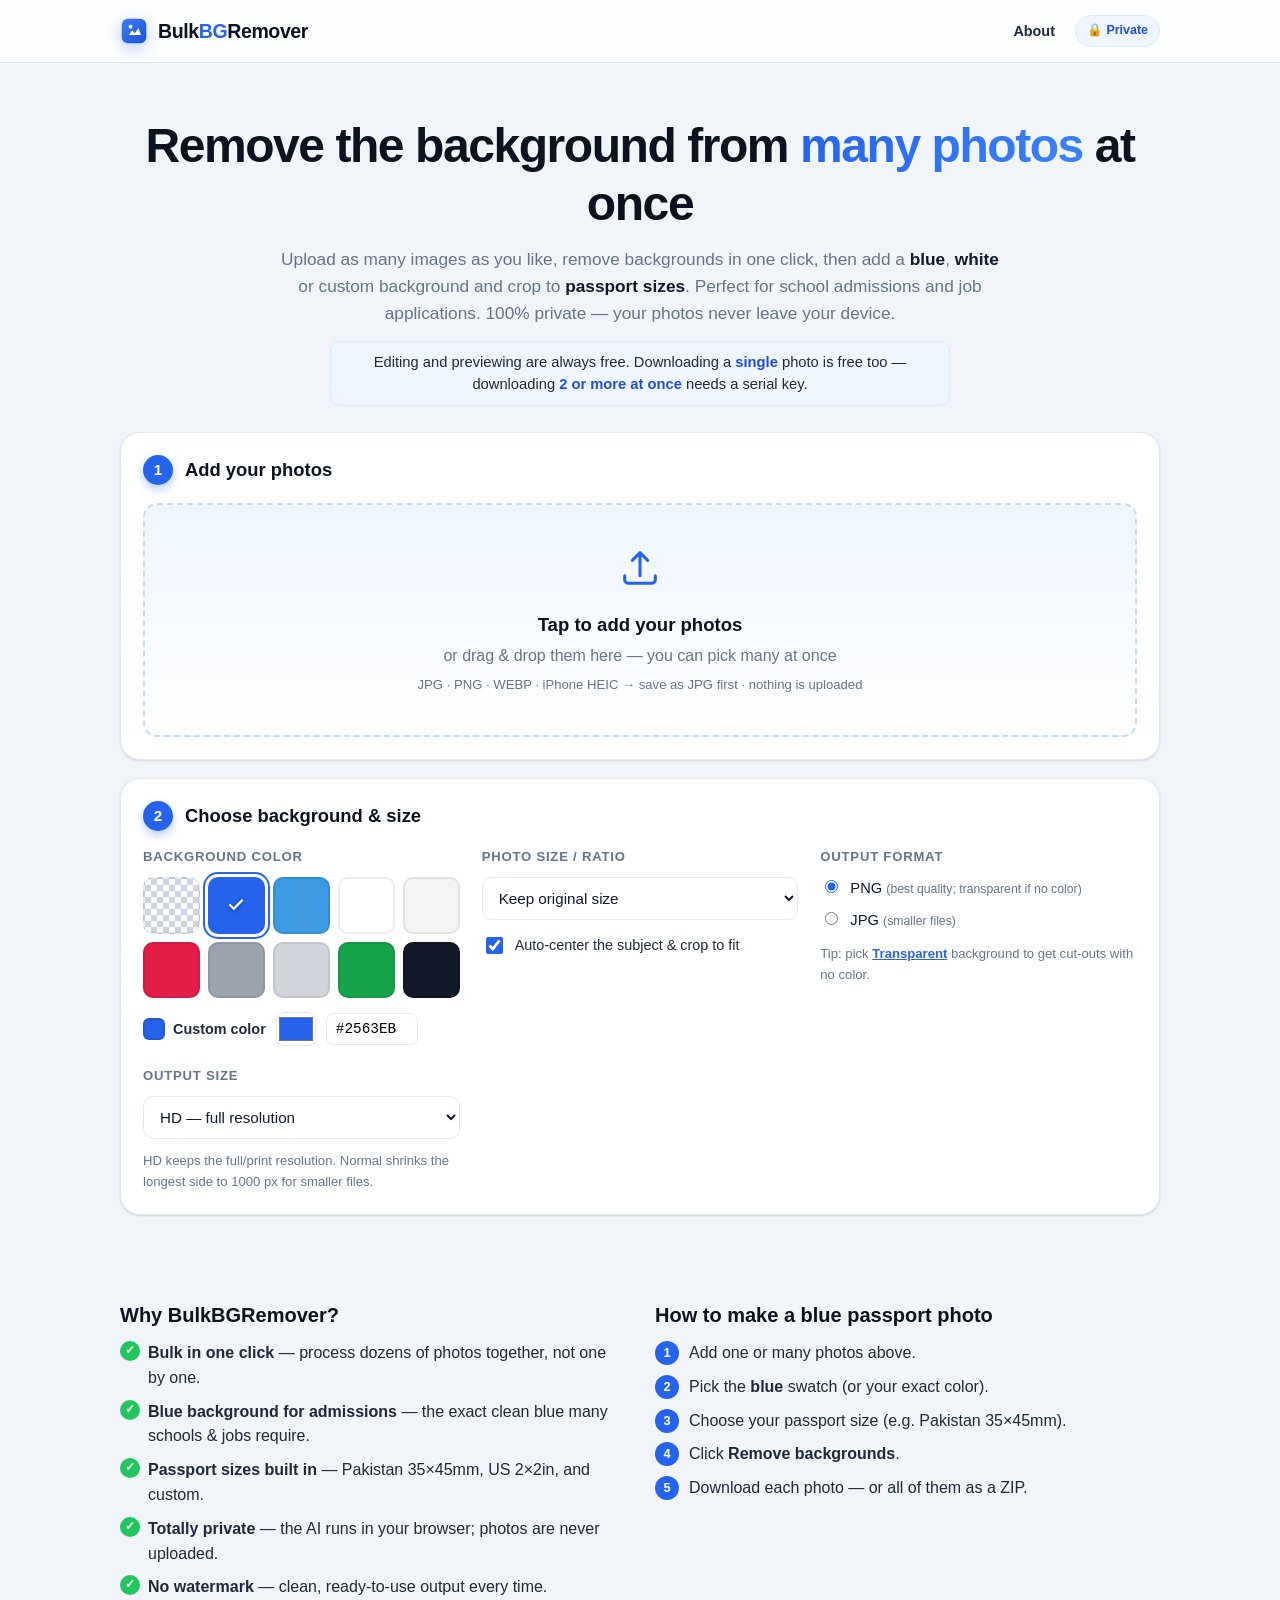
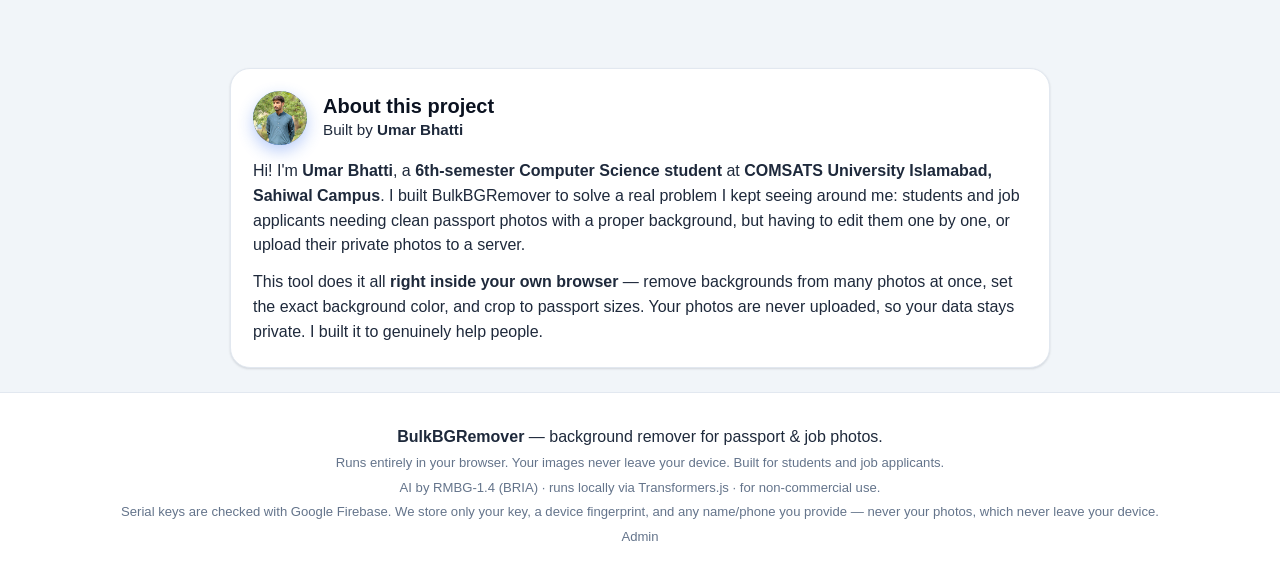
==== index.html @ 911ba548 "Initial commit - BulkBGRemover" ====
<!DOCTYPE html>
<html lang="en">
<head>
  <meta charset="UTF-8" />
  <meta name="viewport" content="width=device-width, initial-scale=1.0" />
  <meta name="theme-color" content="#2563eb" />

  <!-- SEO -->
  <title>BulkBGRemover — Bulk Background Remover for Passport & Job Photos</title>
  <meta name="description" content="Remove the background from many photos at once. Add a solid blue, white or custom background and crop to passport sizes (Pakistan 35×45mm, US 2×2in). Runs in your browser — no upload." />
  <meta name="keywords" content="bulk background remover, passport photo background, blue background maker, white background photo, passport size photo, remove background online, batch background remover" />
  <meta name="robots" content="index, follow" />
  <link rel="canonical" href="https://bulkbgremover.netlify.app/" />

  <!-- Open Graph -->
  <meta property="og:type" content="website" />
  <meta property="og:site_name" content="BulkBGRemover" />
  <meta property="og:title" content="BulkBGRemover — Bulk Background Remover for Passport & Job Photos" />
  <meta property="og:description" content="Remove backgrounds from many photos at once and set a blue/white/custom background. Passport sizes for Pakistan & USA. Runs in your browser." />
  <meta property="og:url" content="https://bulkbgremover.netlify.app/" />
  <meta property="og:image" content="https://bulkbgremover.netlify.app/og-image.png" />
  <meta property="og:image:width" content="1200" />
  <meta property="og:image:height" content="630" />
  <meta property="og:image:alt" content="BulkBGRemover — remove photo backgrounds in bulk and add a passport-ready blue background." />
  <meta property="og:locale" content="en_PK" />

  <!-- Twitter -->
  <meta name="twitter:card" content="summary_large_image" />
  <meta name="twitter:title" content="BulkBGRemover — Bulk Background Remover" />
  <meta name="twitter:description" content="Remove backgrounds from many photos at once. Blue/white/custom background + passport sizes. Private, in-browser." />
  <meta name="twitter:image" content="https://bulkbgremover.netlify.app/og-image.png" />
  <meta name="twitter:image:alt" content="BulkBGRemover — bulk background remover for passport & job photos." />

  <!-- Icons / PWA -->
  <link rel="icon" href="favicon.svg" type="image/svg+xml" />
  <link rel="icon" href="icon-192.png" type="image/png" sizes="192x192" />
  <link rel="icon" href="icon-512.png" type="image/png" sizes="512x512" />
  <link rel="apple-touch-icon" href="apple-touch-icon.png" />
  <link rel="manifest" href="site.webmanifest" />
  <meta name="mobile-web-app-capable" content="yes" />
  <meta name="apple-mobile-web-app-capable" content="yes" />
  <meta name="apple-mobile-web-app-status-bar-style" content="default" />
  <meta name="apple-mobile-web-app-title" content="BulkBGRemover" />

  <!-- Warm up the CDNs the AI model + libraries load from (pure connection hints;
       no images are sent). Speeds up the first "Remove backgrounds". -->
  <link rel="preconnect" href="https://cdn.jsdelivr.net" crossorigin />
  <link rel="preconnect" href="https://huggingface.co" crossorigin />
  <link rel="dns-prefetch" href="https://cdn.jsdelivr.net" />
  <link rel="dns-prefetch" href="https://huggingface.co" />
  <link rel="dns-prefetch" href="https://cdn-lfs.huggingface.co" />
  <link rel="dns-prefetch" href="https://www.gstatic.com" />

  <!-- Styles -->
  <link rel="stylesheet" href="css/styles.css" />

  <!-- Structured data: helps Google understand the tool -->
  <script type="application/ld+json">
  {
    "@context": "https://schema.org",
    "@type": "WebApplication",
    "name": "BulkBGRemover",
    "url": "https://bulkbgremover.netlify.app/",
    "applicationCategory": "MultimediaApplication",
    "operatingSystem": "Any (web browser)",
    "browserRequirements": "Requires a modern browser with JavaScript.",
    "description": "Bulk background remover. Remove backgrounds from many photos at once, add solid blue/white/custom backgrounds, and crop to passport photo sizes for Pakistan and the USA. Runs entirely in the browser — images are never uploaded.",
    "featureList": [
      "Bulk background removal in one click",
      "Solid background color: 10 presets + custom color picker",
      "Passport sizes: Pakistan 35x45mm, US 2x2in, and custom",
      "100% private — no upload, processing happens in your browser",
      "Download all results as a ZIP"
    ]
  }
  </script>
</head>
<body>
  <!-- Header -->
  <header class="site-header">
    <div class="wrap header-inner">
      <a class="brand" href="/" aria-label="BulkBGRemover home">
        <span class="brand-mark" aria-hidden="true">
          <svg viewBox="0 0 32 32" width="28" height="28" fill="none">
            <rect x="2" y="2" width="28" height="28" rx="7" fill="url(#bg-grad)"/>
            <path d="M10 20.5 L14 15 L17 18.5 L21 12.5 L24 20.5 Z" fill="#fff"/>
            <circle cx="12" cy="11" r="2.2" fill="#fff"/>
            <defs>
              <linearGradient id="bg-grad" x1="2" y1="2" x2="30" y2="30" gradientUnits="userSpaceOnUse">
                <stop stop-color="#3b82f6"/><stop offset="1" stop-color="#1d4ed8"/>
              </linearGradient>
            </defs>
          </svg>
        </span>
        <span class="brand-name">Bulk<strong>BG</strong>Remover</span>
      </a>
      <nav class="header-nav">
        <a class="nav-link" href="#about">About</a>
        <span class="badge-private" title="Your photos never leave your device">🔒 Private</span>
      </nav>
    </div>
  </header>

  <main>
    <!-- Hero -->
    <section class="hero wrap">
      <h1 class="hero-title">Remove the background from <em>many photos</em> at once</h1>
      <p class="hero-sub">
        Upload as many images as you like, remove backgrounds in one click, then add a
        <strong>blue</strong>, <strong>white</strong> or custom background and crop to
        <strong>passport sizes</strong>. Perfect for school admissions and job applications.
        100% private — your photos never leave your device.
      </p>
      <p class="hero-note">
        Editing and previewing are always free. Downloading a <strong>single</strong> photo is free too —
        downloading <strong>2 or more at once</strong> needs a serial key.
      </p>
    </section>

    <!-- App -->
    <section class="app wrap" id="app">

      <!-- STEP 1: Upload -->
      <div class="panel">
        <div class="panel-head">
          <span class="step-num">1</span>
          <h2>Add your photos</h2>
        </div>
        <div id="dropzone" class="dropzone" tabindex="0" role="button"
             aria-label="Add photos: tap to browse, or drag and drop">
          <input id="fileInput" type="file" accept="image/*" multiple hidden />
          <div class="dropzone-inner">
            <svg class="dz-icon" viewBox="0 0 24 24" width="46" height="46" fill="none"
                 stroke="currentColor" stroke-width="1.6" stroke-linecap="round" stroke-linejoin="round">
              <path d="M12 16V4M8 8l4-4 4 4"/>
              <path d="M4 16v2a2 2 0 0 0 2 2h12a2 2 0 0 0 2-2v-2"/>
            </svg>
            <p class="dz-title">Tap to add your photos</p>
            <p class="dz-or">or drag &amp; drop them here — you can pick many at once</p>
            <p class="dz-hint">JPG · PNG · WEBP · iPhone HEIC → save as JPG first · nothing is uploaded</p>
          </div>
        </div>
      </div>

      <!-- STEP 2: Options -->
      <div class="panel" id="optionsPanel">
        <div class="panel-head">
          <span class="step-num">2</span>
          <h2>Choose background &amp; size</h2>
        </div>

        <div class="options-grid">
          <!-- Background color -->
          <div class="option-block">
            <h3 class="option-label">Background color</h3>
            <div class="swatches" id="swatches" role="group" aria-label="Background color presets">
              <!-- swatches injected by JS -->
            </div>
            <div class="custom-color">
              <label for="customColor" class="custom-color-label">
                <span class="custom-color-preview" id="customColorPreview"></span>
                Custom color
              </label>
              <input type="color" id="customColor" value="#2563eb" />
              <input type="text" id="customColorHex" class="hex-input" value="#2563EB"
                     maxlength="7" spellcheck="false" aria-label="Custom color hex code" />
            </div>
          </div>

          <!-- Size / ratio -->
          <div class="option-block">
            <h3 class="option-label">Photo size / ratio</h3>
            <select id="sizePreset" class="size-select" aria-label="Photo size preset">
              <optgroup label="Passport / ID">
                <option value="pk-passport">🇵🇰 Pakistan Passport — 35 × 45 mm</option>
                <option value="pk-nadra">🇵🇰 NADRA / ID — 35 × 45 mm</option>
                <option value="us-passport">🇺🇸 US Passport / Visa — 2 × 2 in</option>
                <option value="us-visa">🇺🇸 US Visa (600×600) — 2 × 2 in</option>
                <option value="schengen">🇪🇺 Schengen Visa — 35 × 45 mm</option>
              </optgroup>
              <optgroup label="General">
                <option value="original" selected>Keep original size</option>
                <option value="square">Square 1 : 1</option>
                <option value="ratio-3-4">Portrait 3 : 4</option>
                <option value="custom">Custom size…</option>
              </optgroup>
            </select>

            <div id="customSize" class="custom-size" hidden>
              <div class="cs-row">
                <label>W <input type="number" id="customW" min="1" value="600" /></label>
                <label>H <input type="number" id="customH" min="1" value="600" /></label>
                <select id="customUnit" aria-label="Custom size unit">
                  <option value="px">px</option>
                  <option value="mm">mm</option>
                  <option value="cm">cm</option>
                  <option value="in">in</option>
                </select>
              </div>
              <p class="cs-hint">Print sizes render at 300 DPI.</p>
            </div>

            <label class="fit-toggle">
              <input type="checkbox" id="autoCrop" checked />
              <span>Auto-center the subject &amp; crop to fit</span>
            </label>
          </div>

          <!-- Output format -->
          <div class="option-block">
            <h3 class="option-label">Output format</h3>
            <div class="format-row">
              <label class="radio">
                <input type="radio" name="format" value="image/png" checked />
                <span>PNG <small>(best quality; transparent if no color)</small></span>
              </label>
              <label class="radio">
                <input type="radio" name="format" value="image/jpeg" />
                <span>JPG <small>(smaller files)</small></span>
              </label>
            </div>
            <p class="option-note" id="transparentNote">
              Tip: pick <button type="button" class="link-btn" id="pickTransparent">Transparent</button>
              background to get cut-outs with no color.
            </p>
          </div>

          <!-- Output size -->
          <div class="option-block">
            <h3 class="option-label">Output size</h3>
            <select id="outputQuality" class="size-select" aria-label="Output image size">
              <option value="hd" selected>HD — full resolution</option>
              <option value="normal">Normal — smaller file (≤ 1000px)</option>
            </select>
            <p class="option-note">
              HD keeps the full/print resolution. Normal shrinks the longest side to 1000&nbsp;px for smaller files.
            </p>
          </div>
        </div>
      </div>

      <!-- STEP 3: Process -->
      <div class="panel process-panel" id="processPanel" hidden>
        <div class="panel-head">
          <span class="step-num">3</span>
          <h2>Remove backgrounds</h2>
        </div>

        <div class="process-bar">
          <button id="processBtn" class="btn btn-primary btn-lg" disabled>
            <span class="btn-label">Remove backgrounds</span>
          </button>
          <button id="downloadAllBtn" class="btn btn-success" hidden>
            ⬇ Download all (ZIP)
          </button>
          <button id="clearBtn" class="btn btn-ghost" hidden>Clear all</button>
        </div>

        <p class="process-note">
          The first run downloads the AI model once (about 40–90&nbsp;MB); after that it works
          instantly — even offline. Everything happens on your device.
        </p>

        <div id="engineStatus" class="engine-status" hidden aria-live="polite">
          <div class="spinner" aria-hidden="true"></div>
          <div class="engine-status-text">
            <strong id="engineStatusTitle">Preparing the AI…</strong>
            <span id="engineStatusDetail">First run downloads the AI model once (about 40–90&nbsp;MB, depending on your device), then it's cached for instant reuse.</span>
            <div class="progress"><div class="progress-fill" id="engineProgress"></div></div>
            <button id="engineRetry" class="btn btn-primary btn-sm" type="button" hidden>Retry</button>
          </div>
        </div>

        <div id="batchStatus" class="engine-status" hidden aria-live="polite">
          <div class="spinner" aria-hidden="true"></div>
          <div class="engine-status-text">
            <strong id="batchStatusText">Processing…</strong>
            <div class="progress"><div class="progress-fill" id="batchProgress"></div></div>
          </div>
        </div>
      </div>

      <!-- Results -->
      <div id="results" class="results" aria-live="polite"></div>
    </section>

    <!-- Info / SEO content -->
    <section class="info wrap">
      <div class="info-grid">
        <article>
          <h2>Why BulkBGRemover?</h2>
          <ul class="ticks">
            <li><strong>Bulk in one click</strong> — process dozens of photos together, not one by one.</li>
            <li><strong>Blue background for admissions</strong> — the exact clean blue many schools & jobs require.</li>
            <li><strong>Passport sizes built in</strong> — Pakistan 35×45mm, US 2×2in, and custom.</li>
            <li><strong>Totally private</strong> — the AI runs in your browser; photos are never uploaded.</li>
            <li><strong>No watermark</strong> — clean, ready-to-use output every time.</li>
          </ul>
        </article>
        <article>
          <h2>How to make a blue passport photo</h2>
          <ol class="steps-list">
            <li>Add one or many photos above.</li>
            <li>Pick the <strong>blue</strong> swatch (or your exact color).</li>
            <li>Choose your passport size (e.g. Pakistan 35×45mm).</li>
            <li>Click <strong>Remove backgrounds</strong>.</li>
            <li>Download each photo — or all of them as a ZIP.</li>
          </ol>
        </article>
      </div>
    </section>

    <!-- About -->
    <section class="about wrap" id="about">
      <div class="about-card panel">
        <div class="about-head">
          <div class="about-avatar"><img src="assets/umar.jpg" alt="Umar Bhatti" /></div>
          <div>
            <h2>About this project</h2>
            <p class="about-role">Built by <strong>Umar Bhatti</strong></p>
          </div>
        </div>
        <p>
          Hi! I'm <strong>Umar Bhatti</strong>, a <strong>6th-semester Computer Science student</strong>
          at <strong>COMSATS University Islamabad, Sahiwal Campus</strong>. I built BulkBGRemover to
          solve a real problem I kept seeing around me: students and job applicants needing clean
          passport photos with a proper background, but having to edit them one by one, or upload
          their private photos to a server.
        </p>
        <p>
          This tool does it all <strong>right inside your own browser</strong> — remove backgrounds
          from many photos at once, set the exact background color, and crop to passport sizes. Your
          photos are never uploaded, so your data stays private. I built it to genuinely help
          people.
        </p>
      </div>
    </section>
  </main>

  <!-- Footer -->
  <footer class="site-footer">
    <div class="wrap footer-inner">
      <p><strong>BulkBGRemover</strong> — background remover for passport &amp; job photos.</p>
      <p class="footer-fine">
        Runs entirely in your browser. Your images never leave your device.
        Built for students and job applicants.
      </p>
      <p class="footer-fine" id="attribution"></p>
      <p class="footer-fine">
        Serial keys are checked with Google Firebase. We store only your key, a device fingerprint,
        and any name/phone you provide — never your photos, which never leave your device.
      </p>
      <p class="footer-fine"><a href="admin.html" class="footer-admin">Admin</a></p>
    </div>
  </footer>

  <!-- Serial-key modal -->
  <div id="keyModal" class="modal-overlay" hidden role="dialog" aria-modal="true" aria-labelledby="keyModalTitle">
    <div class="modal">
      <button class="modal-close" data-close aria-label="Close">×</button>
      <h2 id="keyModalTitle" class="modal-title">Enter your serial key</h2>
      <p class="modal-sub">
        Downloading <strong>2 or more</strong> photos needs a serial key —
        a single photo doesn't. <strong>To get a serial key, contact us:</strong>
        <span class="modal-contact">
          <a id="supportEmail" href="#">support</a><a id="supportWhatsapp" href="#" hidden> · WhatsApp</a>.
        </span>
      </p>
      <p class="modal-note">
        Your key locks to the <strong>first device &amp; browser</strong> you use it on. Please don't
        use private/incognito mode or clear this site's data, or the key can unbind and need a reset.
      </p>
      <input id="keyInput" class="key-input" type="text" placeholder="BULK-XXXX-XXXX-XXXX"
             autocomplete="off" autocapitalize="characters" spellcheck="false" />
      <p id="keyError" class="form-error" hidden></p>
      <div class="modal-actions">
        <button class="btn btn-ghost" data-close type="button">Cancel</button>
        <button id="keyVerifyBtn" class="btn btn-primary" type="button">Unlock downloads</button>
      </div>
    </div>
  </div>

  <!-- Lightbox (zoom a finished result) -->
  <div id="lightbox" class="lightbox-overlay" hidden role="dialog" aria-modal="true" aria-label="Photo preview">
    <button class="lightbox-close" data-close aria-label="Close preview">×</button>
    <img id="lightboxImg" class="lightbox-img" alt="" />
  </div>

  <!-- Scripts (ES modules) -->
  <script type="module" src="js/app.js"></script>
</body>
</html>
---- css/styles.css ----
/* BulkBGRemover — styles. Clean, trustworthy photo-tool UI; blue primary, responsive. */

:root {
  --blue-50:  #eff6ff;
  --blue-100: #dbeafe;
  --blue-500: #3b82f6;
  --blue-600: #2563eb;
  --blue-700: #1d4ed8;
  --green-500:#22c55e;
  --green-600:#16a34a;

  --ink-900: #0b1220;
  --ink-800: #111a2e;
  --ink-700: #1e293b;
  --ink-500: #64748b;
  --ink-400: #94a3b8;
  --ink-300: #cbd5e1;
  --line:    #e2e8f0;
  --surface: #ffffff;
  --surface-2: #f8fafc;
  --bg:      #f1f5f9;

  --radius:  14px;
  --radius-lg: 20px;
  --shadow-sm: 0 1px 2px rgba(15,23,42,.06), 0 1px 3px rgba(15,23,42,.08);
  --shadow-md: 0 4px 6px -1px rgba(15,23,42,.08), 0 10px 20px -4px rgba(15,23,42,.10);
  --shadow-lg: 0 20px 40px -12px rgba(30,64,175,.22);

  --maxw: 1080px;
  --font: -apple-system, BlinkMacSystemFont, "Segoe UI", Roboto, Helvetica, Arial, sans-serif;
}

* { box-sizing: border-box; }
html { scroll-behavior: smooth; }
body {
  margin: 0;
  font-family: var(--font);
  color: var(--ink-800);
  background: var(--bg);
  line-height: 1.55;
  -webkit-font-smoothing: antialiased;
}
h1, h2, h3 { line-height: 1.2; color: var(--ink-900); }
a { color: var(--blue-600); }
.wrap { width: 100%; max-width: var(--maxw); margin-inline: auto; padding-inline: 20px; }

/* ---------- Header ---------- */
.site-header {
  position: sticky; top: 0; z-index: 50;
  background: rgba(255,255,255,.85);
  backdrop-filter: saturate(1.4) blur(8px);
  border-bottom: 1px solid var(--line);
}
.header-inner { display: flex; align-items: center; justify-content: space-between; height: 62px; }
.brand { display: inline-flex; align-items: center; gap: 10px; text-decoration: none; }
.brand-mark { display: inline-flex; filter: drop-shadow(0 4px 8px rgba(37,99,235,.35)); }
.brand-name { font-size: 1.22rem; font-weight: 700; color: var(--ink-900); letter-spacing: -.02em; }
.brand-name strong { color: var(--blue-600); }
.header-nav { display: flex; align-items: center; gap: 10px; }
.badge-private {
  font-size: .78rem; font-weight: 600; padding: 5px 11px; border-radius: 999px;
  background: var(--blue-50); color: var(--blue-700); border: 1px solid var(--blue-100);
}

/* ---------- Hero ---------- */
.hero { text-align: center; padding: 54px 20px 26px; }
.hero-title {
  font-size: clamp(1.9rem, 4.5vw, 3rem); font-weight: 800; letter-spacing: -.03em;
  margin: 0 0 14px;
}
.hero-title em {
  font-style: normal;
  background: linear-gradient(120deg, var(--blue-600), var(--blue-500));
  -webkit-background-clip: text; background-clip: text; color: transparent;
}
.hero-sub { max-width: 720px; margin: 0 auto; color: var(--ink-500); font-size: 1.08rem; }
.hero-sub strong { color: var(--ink-800); }
.hero-note {
  max-width: 620px; margin: 14px auto 0; font-size: .92rem; color: var(--ink-700);
  background: var(--blue-50); border: 1px solid var(--blue-100); border-radius: 10px; padding: 9px 14px;
}
.hero-note strong { color: var(--blue-700); }

/* ---------- App panels ---------- */
.app { padding-bottom: 40px; display: flex; flex-direction: column; gap: 18px; }
.panel {
  background: var(--surface); border: 1px solid var(--line); border-radius: var(--radius-lg);
  box-shadow: var(--shadow-sm); padding: 22px;
}
.panel-head { display: flex; align-items: center; gap: 12px; margin-bottom: 18px; }
.panel-head h2 { font-size: 1.15rem; margin: 0; }
.step-num {
  width: 30px; height: 30px; flex: none; border-radius: 50%;
  background: var(--blue-600); color: #fff; font-weight: 700; font-size: .95rem;
  display: grid; place-items: center; box-shadow: 0 4px 10px rgba(37,99,235,.35);
}

/* ---------- Dropzone ---------- */
.dropzone {
  border: 2px dashed var(--blue-200, #bfdbfe); border-radius: var(--radius);
  background: linear-gradient(180deg, var(--blue-50), #fff);
  padding: 40px 20px; text-align: center; cursor: pointer;
  transition: border-color .18s, background .18s, transform .06s;
  outline: none;
}
.dropzone:hover, .dropzone:focus-visible { border-color: var(--blue-500); background: var(--blue-50); }
.dropzone.dragover { border-color: var(--blue-600); background: var(--blue-100); transform: scale(1.005); }
.dz-icon { color: var(--blue-600); }
.dz-title { font-size: 1.16rem; font-weight: 700; margin: 12px 0 4px; color: var(--ink-900); }
.dz-or { margin: 0 0 6px; color: var(--ink-500); }
.dz-or .link { color: var(--blue-600); font-weight: 600; text-decoration: underline; }
.dz-hint { margin: 6px 0 0; font-size: .82rem; color: var(--ink-500); }

/* ---------- Options ---------- */
.options-grid { display: grid; grid-template-columns: repeat(3, 1fr); gap: 22px; }
.option-label { font-size: .82rem; text-transform: uppercase; letter-spacing: .06em; color: var(--ink-500); margin: 0 0 12px; }

.swatches { display: grid; grid-template-columns: repeat(5, 1fr); gap: 8px; margin-bottom: 14px; }
.swatch {
  aspect-ratio: 1; border-radius: 10px; border: 2px solid rgba(0,0,0,.08);
  cursor: pointer; position: relative; transition: transform .08s, box-shadow .12s;
  padding: 0;
}
.swatch:hover { transform: translateY(-2px); }
.swatch.selected { box-shadow: 0 0 0 3px #fff, 0 0 0 5px var(--blue-600); border-color: transparent; }
.swatch.transparent {
  background-image:
    linear-gradient(45deg, #cbd5e1 25%, transparent 25%),
    linear-gradient(-45deg, #cbd5e1 25%, transparent 25%),
    linear-gradient(45deg, transparent 75%, #cbd5e1 75%),
    linear-gradient(-45deg, transparent 75%, #cbd5e1 75%);
  background-size: 12px 12px;
  background-position: 0 0, 0 6px, 6px -6px, -6px 0;
  background-color: #fff;
}
.swatch .swatch-check {
  position: absolute; inset: 0; display: none; place-items: center; color: #fff;
  filter: drop-shadow(0 1px 2px rgba(0,0,0,.4));
}
.swatch.selected .swatch-check { display: grid; }
.swatch.transparent .swatch-check { color: var(--ink-700); filter: none; }

.custom-color { display: flex; align-items: center; gap: 10px; flex-wrap: wrap; }
.custom-color-label { display: inline-flex; align-items: center; gap: 8px; font-size: .9rem; font-weight: 600; color: var(--ink-700); }
.custom-color-preview {
  width: 22px; height: 22px; border-radius: 6px; border: 2px solid rgba(0,0,0,.1);
  background: var(--blue-600); display: inline-block;
}
input[type="color"] {
  width: 40px; height: 34px; padding: 0; border: 1px solid var(--line); border-radius: 8px;
  background: #fff; cursor: pointer;
}
.hex-input {
  width: 92px; font-family: ui-monospace, "SF Mono", Menlo, monospace; font-size: .9rem;
  padding: 7px 9px; border: 1px solid var(--line); border-radius: 8px; text-transform: uppercase;
}

.size-select, .custom-unit, #customUnit {
  width: 100%; padding: 11px 12px; border: 1px solid var(--line); border-radius: 10px;
  background: #fff; font-size: .95rem; color: var(--ink-800); cursor: pointer;
}
.custom-size { margin-top: 12px; }
.cs-row { display: flex; gap: 8px; align-items: center; }
.cs-row label { display: inline-flex; align-items: center; gap: 6px; font-size: .85rem; font-weight: 600; color: var(--ink-600, #475569); }
.cs-row input[type="number"] { width: 74px; padding: 8px; border: 1px solid var(--line); border-radius: 8px; }
.cs-row #customUnit { width: auto; }
.cs-hint { font-size: .78rem; color: var(--ink-500); margin: 8px 0 0; }

.fit-toggle { display: flex; align-items: center; gap: 9px; margin-top: 14px; font-size: .9rem; color: var(--ink-700); cursor: pointer; }
.fit-toggle input { width: 17px; height: 17px; accent-color: var(--blue-600); }

.format-row { display: flex; flex-direction: column; gap: 10px; }
.radio { display: flex; align-items: flex-start; gap: 9px; cursor: pointer; font-size: .92rem; color: var(--ink-800); }
.radio input { margin-top: 3px; accent-color: var(--blue-600); }
.radio small { color: var(--ink-500); }
.option-note { font-size: .82rem; color: var(--ink-500); margin: 12px 0 0; }
.link-btn { background: none; border: none; color: var(--blue-600); font-weight: 600; cursor: pointer; padding: 0; text-decoration: underline; font-size: inherit; }

/* ---------- Process ---------- */
.process-bar { display: flex; flex-wrap: wrap; gap: 12px; align-items: center; }
.btn {
  border: none; border-radius: 11px; font-weight: 650; font-size: .98rem; cursor: pointer;
  padding: 12px 20px; transition: transform .06s, box-shadow .15s, background .15s, opacity .15s;
  display: inline-flex; align-items: center; gap: 8px;
}
.btn:active { transform: translateY(1px); }
.btn-lg { padding: 14px 26px; font-size: 1.05rem; }
.btn-primary { background: var(--blue-600); color: #fff; box-shadow: 0 6px 16px rgba(37,99,235,.32); }
.btn-primary:hover:not(:disabled) { background: var(--blue-700); }
.btn-primary:disabled { opacity: .5; cursor: not-allowed; box-shadow: none; }
.btn-success { background: var(--green-600); color: #fff; box-shadow: 0 6px 16px rgba(22,163,74,.28); }
.btn-success:hover { filter: brightness(1.05); }
.btn-ghost { background: transparent; color: var(--ink-500); border: 1px solid var(--line); }
.btn-ghost:hover { background: var(--surface-2); color: var(--ink-800); }
.btn-danger { background: transparent; color: #b91c1c; border: 1px solid #fca5a5; }
.btn-danger:hover:not(:disabled) { background: #fee2e2; color: #991b1b; }
.btn-danger:disabled { opacity: .5; cursor: not-allowed; }

.engine-status {
  display: flex; gap: 14px; align-items: center; margin-top: 18px; padding: 16px;
  background: var(--blue-50); border: 1px solid var(--blue-100); border-radius: var(--radius);
}
.engine-status-text { display: flex; flex-direction: column; gap: 2px; flex: 1; }
.engine-status-text strong { color: var(--ink-900); }
.engine-status-text span { font-size: .85rem; color: var(--ink-500); }
.spinner {
  width: 26px; height: 26px; flex: none; border-radius: 50%;
  border: 3px solid var(--blue-100); border-top-color: var(--blue-600);
  animation: spin .8s linear infinite;
}
@keyframes spin { to { transform: rotate(360deg); } }
.progress { height: 7px; background: var(--blue-100); border-radius: 999px; overflow: hidden; margin-top: 8px; }
.progress-fill { height: 100%; width: 0%; background: linear-gradient(90deg, var(--blue-500), var(--blue-600)); border-radius: 999px; transition: width .25s; }

/* One-line reassurance under the process buttons. */
.process-note { font-size: .84rem; color: var(--ink-500); margin: 14px 0 0; }

/* Engine block flips to a calm green "ready" state (no spinner) once loaded. */
.engine-status.ready { background: #f0fdf4; border-color: #bbf7d0; }
.engine-status.ready .spinner { display: none; }
.engine-status.ready .engine-status-text strong { color: var(--green-600); }
#engineRetry { margin-top: 10px; align-self: flex-start; }

/* ---------- Results grid ---------- */
.results { display: grid; grid-template-columns: repeat(auto-fill, minmax(210px, 1fr)); gap: 16px; }
.card {
  background: var(--surface); border: 1px solid var(--line); border-radius: var(--radius);
  overflow: hidden; box-shadow: var(--shadow-sm); display: flex; flex-direction: column;
  animation: pop .25s ease;
}
@keyframes pop { from { opacity: 0; transform: translateY(6px) scale(.98); } to { opacity: 1; transform: none; } }
.card-thumb {
  position: relative; aspect-ratio: 1; background: var(--surface-2);
  display: grid; place-items: center; overflow: hidden;
}
.card-thumb img { width: 100%; height: 100%; object-fit: contain; }
.checker {
  background-image:
    linear-gradient(45deg, #e2e8f0 25%, transparent 25%),
    linear-gradient(-45deg, #e2e8f0 25%, transparent 25%),
    linear-gradient(45deg, transparent 75%, #e2e8f0 75%),
    linear-gradient(-45deg, transparent 75%, #e2e8f0 75%);
  background-size: 18px 18px;
  background-position: 0 0, 0 9px, 9px -9px, -9px 0;
}
.card-status {
  position: absolute; inset: 0; display: grid; place-items: center;
  background: rgba(255,255,255,.72); backdrop-filter: blur(2px); gap: 8px; flex-direction: column;
  font-size: .82rem; color: var(--ink-600, #475569); font-weight: 600; text-align: center; padding: 8px;
}
.card-status.hidden { display: none; }
.card-status .mini-spin {
  width: 22px; height: 22px; border-radius: 50%;
  border: 3px solid var(--blue-100); border-top-color: var(--blue-600); animation: spin .8s linear infinite;
}
.card-status.error { background: rgba(254,242,242,.9); color: #b91c1c; }
.card-badge {
  position: absolute; top: 8px; left: 8px; font-size: .68rem; font-weight: 700;
  padding: 3px 8px; border-radius: 999px; background: rgba(15,23,42,.72); color: #fff; letter-spacing: .02em;
}
.card-body { padding: 10px 12px; display: flex; align-items: center; justify-content: space-between; gap: 8px; }
.card-name { font-size: .78rem; color: var(--ink-500); overflow: hidden; text-overflow: ellipsis; white-space: nowrap; }
.card-dl {
  flex: none; background: var(--blue-50); color: var(--blue-700); border: 1px solid var(--blue-100);
  border-radius: 8px; padding: 8px 14px; font-size: .8rem; font-weight: 700; cursor: pointer; text-decoration: none;
  min-height: 36px; display: inline-flex; align-items: center;
}
.card-dl:hover { background: var(--blue-100); }
/* Zoom cursor once a card is finished — its thumbnail opens the lightbox. */
.card.is-done .card-thumb { cursor: zoom-in; }

/* ---------- Info section ---------- */
.info { padding: 30px 20px 60px; }
.info-grid { display: grid; grid-template-columns: 1fr 1fr; gap: 30px; }
.info h2 { font-size: 1.25rem; margin: 0 0 14px; }
.ticks, .steps-list { margin: 0; padding-left: 0; list-style: none; display: flex; flex-direction: column; gap: 9px; }
.ticks li { padding-left: 28px; position: relative; color: var(--ink-700); }
.ticks li::before {
  content: "✓"; position: absolute; left: 0; top: 0; width: 20px; height: 20px;
  background: var(--green-500); color: #fff; border-radius: 50%; font-size: .72rem;
  display: grid; place-items: center; font-weight: 800;
}
.steps-list { counter-reset: s; }
.steps-list li { padding-left: 34px; position: relative; color: var(--ink-700); }
.steps-list li::before {
  counter-increment: s; content: counter(s); position: absolute; left: 0; top: 0;
  width: 24px; height: 24px; background: var(--blue-600); color: #fff; border-radius: 50%;
  font-size: .8rem; font-weight: 700; display: grid; place-items: center;
}

/* ---------- Footer ---------- */
.site-footer { border-top: 1px solid var(--line); background: var(--surface); }
.footer-inner { padding: 28px 20px; text-align: center; }
.footer-inner p { margin: 4px 0; color: var(--ink-700); }
.footer-fine { font-size: .82rem; color: var(--ink-500) !important; }

/* ---------- Toast ---------- */
.toast-wrap { position: fixed; bottom: 20px; left: 50%; transform: translateX(-50%); z-index: 100; display: flex; flex-direction: column; gap: 8px; align-items: center; }
.toast {
  background: var(--ink-900); color: #fff; padding: 11px 18px; border-radius: 10px;
  font-size: .9rem; box-shadow: var(--shadow-md); animation: pop .2s ease;
}
.toast.error { background: #b91c1c; }
.toast.success { background: var(--green-600); }

/* ---------- Nav link ---------- */
.nav-link {
  font-size: .9rem; font-weight: 600; color: var(--ink-700); text-decoration: none;
  padding: 6px 10px; border-radius: 8px;
}
.nav-link:hover { background: var(--surface-2); color: var(--blue-700); }

/* ---------- About ---------- */
.about { padding: 8px 20px 24px; }
.about-card { max-width: 820px; margin-inline: auto; }
.about-head { display: flex; align-items: center; gap: 16px; margin-bottom: 14px; }
.about-avatar {
  width: 54px; height: 54px; flex: none; border-radius: 50%; overflow: hidden;
  background: linear-gradient(135deg, var(--blue-500), var(--blue-700)); color: #fff;
  display: grid; place-items: center; font-weight: 800; font-size: 1.15rem; letter-spacing: .02em;
  box-shadow: 0 6px 16px rgba(37,99,235,.32);
}
.about-avatar img {
  width: 100%; height: 100%; object-fit: cover; display: block;
}
.about-head h2 { font-size: 1.25rem; margin: 0; }
.about-role { margin: 2px 0 0; color: var(--ink-500); font-size: .95rem; }
.about-card p { color: var(--ink-700); margin: 0 0 12px; }
.about-card p:last-child { margin-bottom: 0; }

/* ---------- Footer admin link ---------- */
.footer-admin { color: var(--ink-500); text-decoration: none; }
.footer-admin:hover { color: var(--blue-600); text-decoration: underline; }

/* ---------- Modal (serial key) ---------- */
.modal-overlay {
  position: fixed; inset: 0; z-index: 200; display: grid; place-items: center;
  background: rgba(15,23,42,.55); backdrop-filter: blur(3px); padding: 20px;
  animation: fade .16s ease;
}
.modal-overlay[hidden] { display: none; }
@keyframes fade { from { opacity: 0; } to { opacity: 1; } }
.modal {
  position: relative; width: 100%; max-width: 440px; background: var(--surface);
  border-radius: var(--radius-lg); box-shadow: var(--shadow-lg); padding: 26px 24px 22px;
  animation: pop .2s ease;
}
.modal-close {
  position: absolute; top: 10px; right: 12px; background: none; border: none;
  font-size: 1.6rem; line-height: 1; color: var(--ink-400); cursor: pointer; padding: 4px 8px;
}
.modal-close:hover { color: var(--ink-800); }
.modal-title { font-size: 1.25rem; margin: 0 0 8px; }
.modal-sub { font-size: .9rem; color: var(--ink-500); margin: 0 0 16px; }
.modal-sub strong { color: var(--ink-800); }
.modal-contact { display: block; margin-top: 6px; }
/* Amber heads-up: the key binds to this device/browser. */
.modal-note {
  font-size: .82rem; line-height: 1.5; margin: 0 0 16px;
  background: #fffbeb; border: 1px solid #fde68a; border-radius: 10px;
  padding: 9px 12px; color: #78350f;
}
.modal-note strong { color: #92400e; }
.key-input {
  width: 100%; padding: 13px 14px; border: 1px solid var(--line); border-radius: 11px;
  font-family: ui-monospace, "SF Mono", Menlo, monospace; font-size: 1.05rem;
  text-align: center; letter-spacing: .06em; text-transform: uppercase;
}
.key-input:focus { outline: none; border-color: var(--blue-500); box-shadow: 0 0 0 3px var(--blue-100); }
.modal-actions { display: flex; justify-content: flex-end; gap: 10px; margin-top: 16px; }

.form-error { color: #b91c1c; font-size: .85rem; margin: 10px 0 0; }

/* ---------- Admin panel ---------- */
.admin-wrap { padding-top: 28px; padding-bottom: 60px; display: flex; flex-direction: column; gap: 16px; }
.admin-title { font-size: 1.5rem; margin: 0; }
.warn-panel { border-color: #fde68a; background: #fffbeb; }
.warn-panel h2 { font-size: 1.1rem; margin: 0 0 6px; color: #92400e; }
.warn-panel p { margin: 0; color: #92400e; font-size: .92rem; }
.admin-form { display: flex; flex-direction: column; gap: 14px; align-items: flex-start; }
.admin-form .btn { align-self: flex-start; }
.field { display: flex; flex-direction: column; gap: 6px; font-size: .85rem; font-weight: 600; color: var(--ink-700); width: 100%; }
.field input, .field select {
  padding: 11px 12px; border: 1px solid var(--line); border-radius: 10px; font-size: .95rem;
  font-weight: 400; background: #fff; color: var(--ink-800);
}
.field input:focus, .field select:focus { outline: none; border-color: var(--blue-500); box-shadow: 0 0 0 3px var(--blue-100); }
.admin-grid { display: grid; grid-template-columns: repeat(3, 1fr); gap: 14px; width: 100%; }
.admin-bar { display: flex; align-items: center; justify-content: space-between; gap: 12px; flex-wrap: wrap; }
.btn-sm { padding: 6px 12px; font-size: .82rem; }
.mono { font-family: ui-monospace, "SF Mono", Menlo, monospace; font-size: .85rem; }
.muted { color: var(--ink-500); text-align: center; padding: 18px 0; }

.key-result { margin-top: 18px; padding: 16px; border: 1px solid var(--green-500); background: #f0fdf4; border-radius: var(--radius); }
.key-result-warn { margin: 0 0 10px; font-size: .85rem; color: #92400e; font-weight: 600; }
.key-line { display: flex; align-items: center; gap: 10px; flex-wrap: wrap; }
.key-code {
  font-family: ui-monospace, "SF Mono", Menlo, monospace; font-size: 1.2rem; font-weight: 700;
  letter-spacing: .05em; background: #fff; border: 1px dashed var(--green-600); color: var(--ink-900);
  padding: 8px 14px; border-radius: 10px; user-select: all;
}
.key-meta { margin: 12px 0 0; font-size: .88rem; color: var(--ink-600, #475569); }
.key-send { display: flex; flex-wrap: wrap; gap: 8px; margin-top: 12px; }

.table-scroll { overflow-x: auto; margin-top: 4px; }
.keys-table { width: 100%; border-collapse: collapse; font-size: .88rem; min-width: 640px; }
.keys-table th, .keys-table td { text-align: left; padding: 10px 12px; border-bottom: 1px solid var(--line); }
.keys-table th { font-size: .74rem; text-transform: uppercase; letter-spacing: .05em; color: var(--ink-500); }
.pill { display: inline-block; padding: 3px 10px; border-radius: 999px; font-size: .74rem; font-weight: 700; }
.pill-on { background: #dcfce7; color: #15803d; }
.pill-off { background: #fee2e2; color: #b91c1c; }
.pill-warn { background: #fef3c7; color: #b45309; }
.pill-free { background: #e0e7ff; color: #4338ca; }
.pill + .pill { margin-left: 6px; }

/* Issued-keys: raw key + copy, and the per-row action buttons */
.key-cell { white-space: nowrap; }
.key-cell code { user-select: all; }
.key-cell .btn-sm { margin-left: 8px; }
.actions-cell { white-space: nowrap; }
.actions-cell .btn-sm { margin: 2px 4px 2px 0; }

/* Issued-keys toolbar: search + filter + refresh, plus expiry row tints */
.keys-toolbar { display: flex; align-items: center; gap: 8px; flex-wrap: wrap; }
.keys-search { padding: 7px 11px; border: 1px solid var(--line); border-radius: 8px; font-size: .85rem; min-width: 200px; }
.keys-filter { padding: 7px 11px; border: 1px solid var(--line); border-radius: 8px; font-size: .85rem; background: #fff; }
.keys-search:focus, .keys-filter:focus { outline: none; border-color: var(--blue-500); box-shadow: 0 0 0 3px var(--blue-100); }
.keys-summary { margin: 10px 0 0; font-size: .82rem; color: var(--ink-500); }
.keys-summary:empty { display: none; }
.keys-table tr.row-soon td { background: #fffbeb; }
.keys-table tr.row-expired td { background: #fef2f2; color: var(--ink-400); }

/* ---------- Lightbox (zoom a finished result before paying) ---------- */
.lightbox-overlay {
  position: fixed; inset: 0; z-index: 210;
  display: grid; place-items: center;
  padding: 24px;
  background: rgba(15, 23, 42, .82);
  backdrop-filter: blur(4px);
  -webkit-backdrop-filter: blur(4px);
}
.lightbox-overlay[hidden] { display: none; }
.lightbox-img {
  max-width: min(92vw, 1100px); max-height: 86vh;
  width: auto; height: auto;
  border-radius: 12px;
  box-shadow: 0 24px 60px rgba(0, 0, 0, .5);
  background: #fff;
}
.lightbox-close {
  position: absolute; top: 18px; right: 20px;
  width: 46px; height: 46px; border-radius: 999px;
  border: none; cursor: pointer;
  background: rgba(255, 255, 255, .14); color: #fff;
  font-size: 1.7rem; line-height: 1;
  display: grid; place-items: center;
}
.lightbox-close:hover { background: rgba(255, 255, 255, .28); }

/* ---------- Responsive ---------- */
@media (max-width: 860px) {
  .options-grid { grid-template-columns: 1fr; gap: 26px; }
  .info-grid { grid-template-columns: 1fr; gap: 22px; }
  .admin-grid { grid-template-columns: 1fr; }
}
@media (max-width: 520px) {
  .hero { padding-top: 36px; }
  .badge-private { display: none; }
  .results { grid-template-columns: repeat(auto-fill, minmax(150px, 1fr)); }
}

/* ---------- Reduced motion ---------- */
@media (prefers-reduced-motion: reduce) {
  * { animation: none !important; transition: none !important; scroll-behavior: auto; }
}
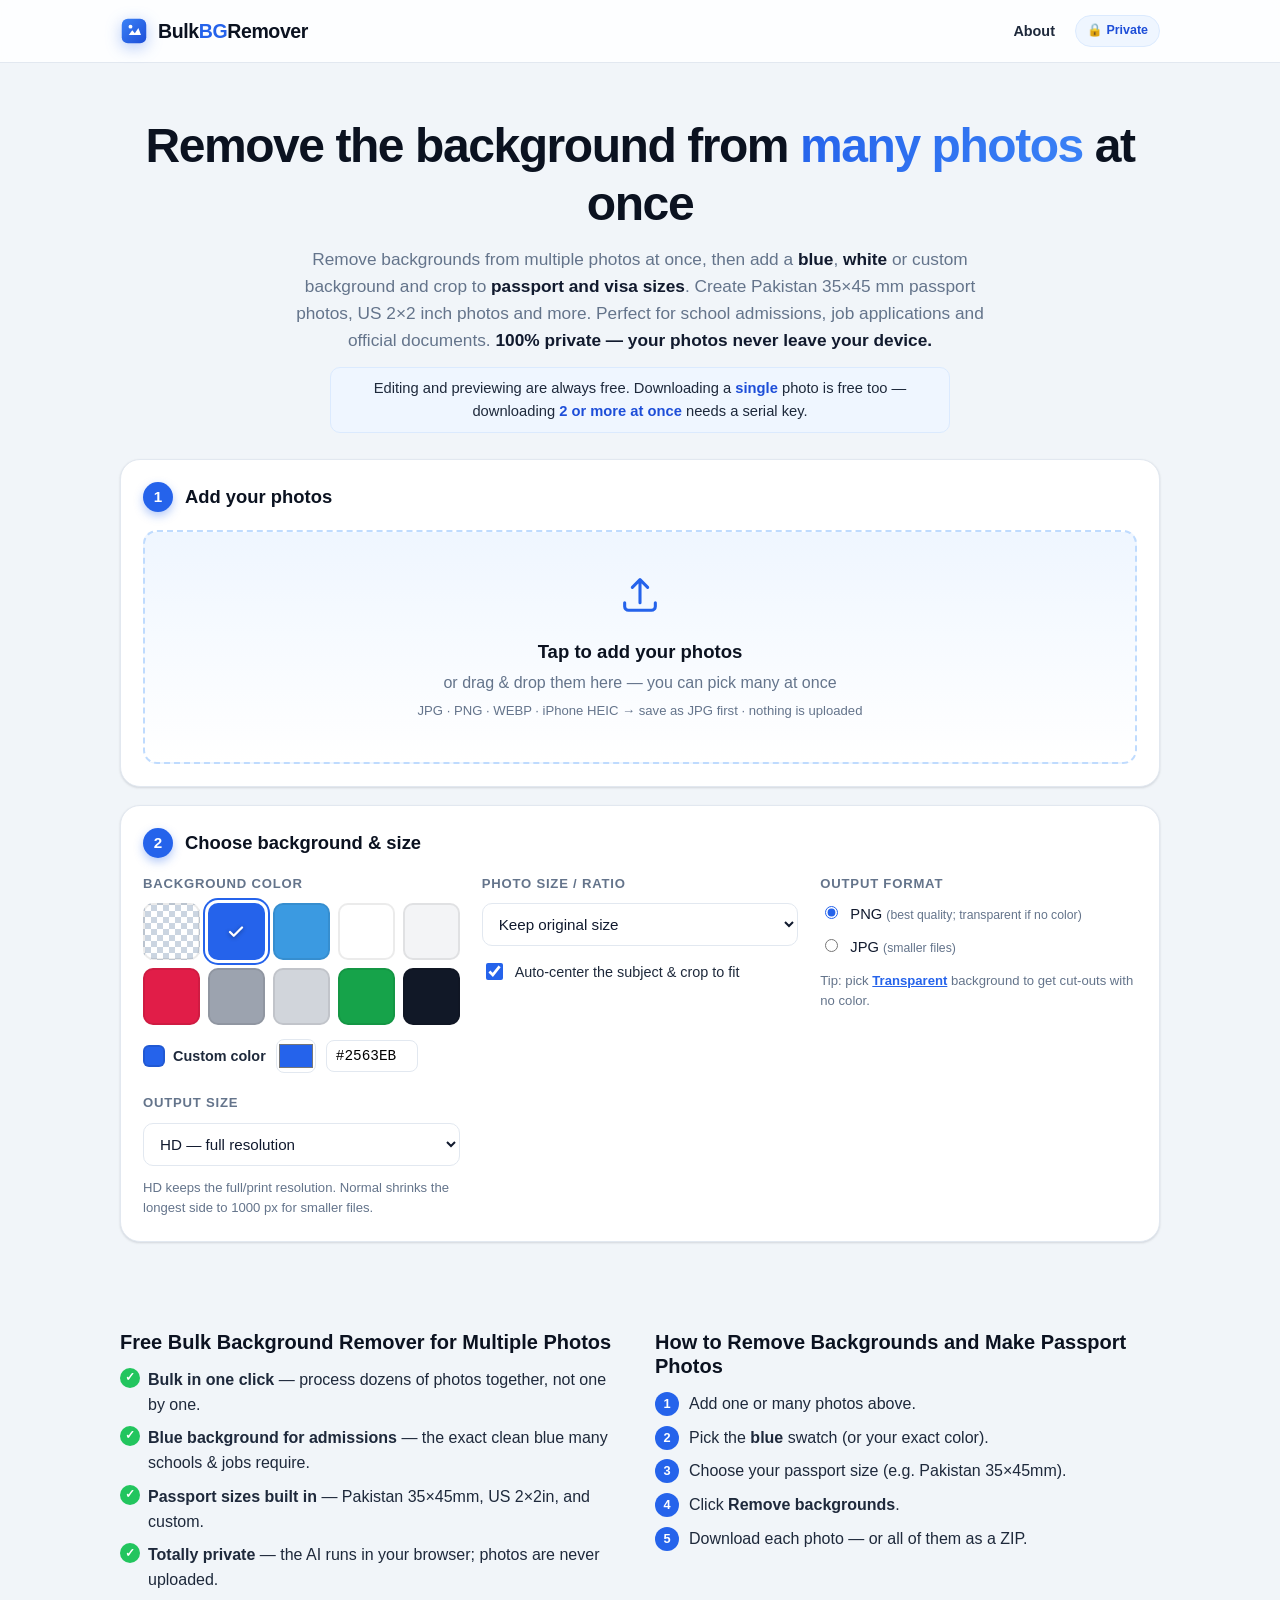
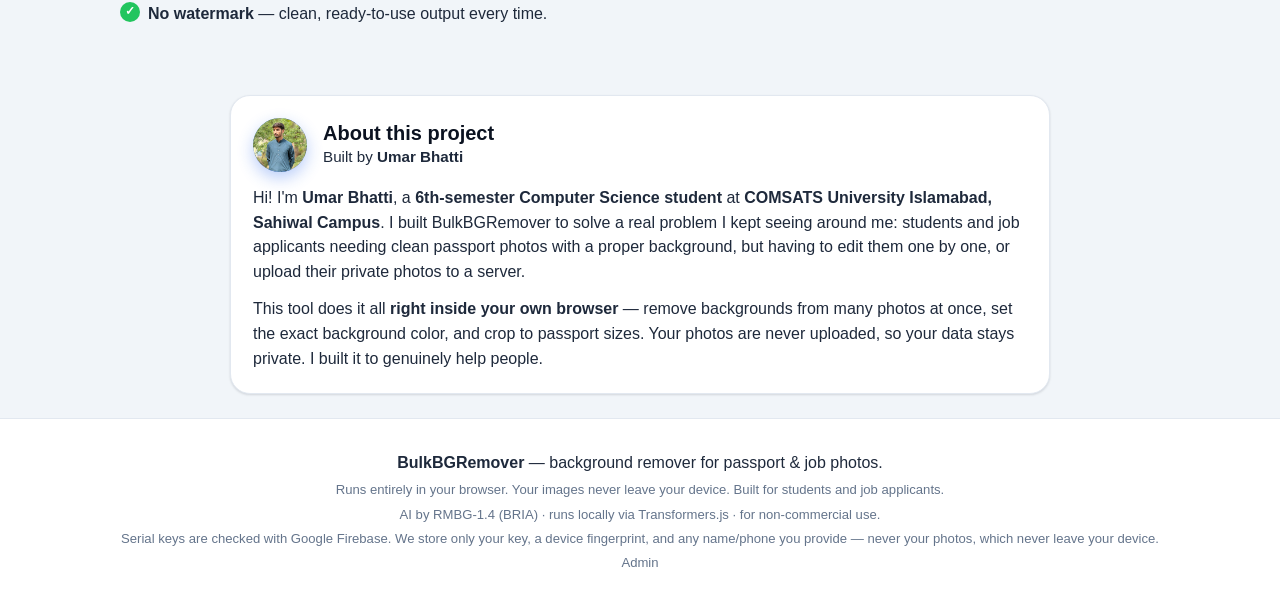
==== commit b6637ca9: "Improve homepage SEO" ====
--- a/index.html
+++ b/index.html
@@ -6,9 +6,8 @@
   <meta name="theme-color" content="#2563eb" />
 
   <!-- SEO -->
-  <title>BulkBGRemover — Bulk Background Remover for Passport & Job Photos</title>
-  <meta name="description" content="Remove the background from many photos at once. Add a solid blue, white or custom background and crop to passport sizes (Pakistan 35×45mm, US 2×2in). Runs in your browser — no upload." />
-  <meta name="keywords" content="bulk background remover, passport photo background, blue background maker, white background photo, passport size photo, remove background online, batch background remover" />
+  <title>Bulk Background Remover — Remove Multiple Images Free | BulkBGRemover</title>  
+  <meta name="description" content="Remove backgrounds from multiple photos at once with BulkBGRemover. Add blue, white or custom backgrounds and create passport-size photos for Pakistan and other applications. Private, no upload." />  
   <meta name="robots" content="index, follow" />
   <link rel="canonical" href="https://bulkbgremover.netlify.app/" />
 
@@ -105,12 +104,13 @@
     <!-- Hero -->
     <section class="hero wrap">
       <h1 class="hero-title">Remove the background from <em>many photos</em> at once</h1>
-      <p class="hero-sub">
-        Upload as many images as you like, remove backgrounds in one click, then add a
-        <strong>blue</strong>, <strong>white</strong> or custom background and crop to
-        <strong>passport sizes</strong>. Perfect for school admissions and job applications.
-        100% private — your photos never leave your device.
-      </p>
+     <p class="hero-sub">
+    Remove backgrounds from multiple photos at once, then add a
+  <strong>blue</strong>, <strong>white</strong> or custom background and crop to
+  <strong>passport and visa sizes</strong>. Create Pakistan 35×45 mm passport photos,
+  US 2×2 inch photos and more. Perfect for school admissions, job applications and
+  official documents. <strong>100% private — your photos never leave your device.</strong>
+    </p>
       <p class="hero-note">
         Editing and previewing are always free. Downloading a <strong>single</strong> photo is free too —
         downloading <strong>2 or more at once</strong> needs a serial key.
@@ -288,7 +288,7 @@
     <section class="info wrap">
       <div class="info-grid">
         <article>
-          <h2>Why BulkBGRemover?</h2>
+          <h2>Free Bulk Background Remover for Multiple Photos</h2>
           <ul class="ticks">
             <li><strong>Bulk in one click</strong> — process dozens of photos together, not one by one.</li>
             <li><strong>Blue background for admissions</strong> — the exact clean blue many schools & jobs require.</li>
@@ -298,7 +298,7 @@
           </ul>
         </article>
         <article>
-          <h2>How to make a blue passport photo</h2>
+          <h2>How to Remove Backgrounds and Make Passport Photos</h2>
           <ol class="steps-list">
             <li>Add one or many photos above.</li>
             <li>Pick the <strong>blue</strong> swatch (or your exact color).</li>
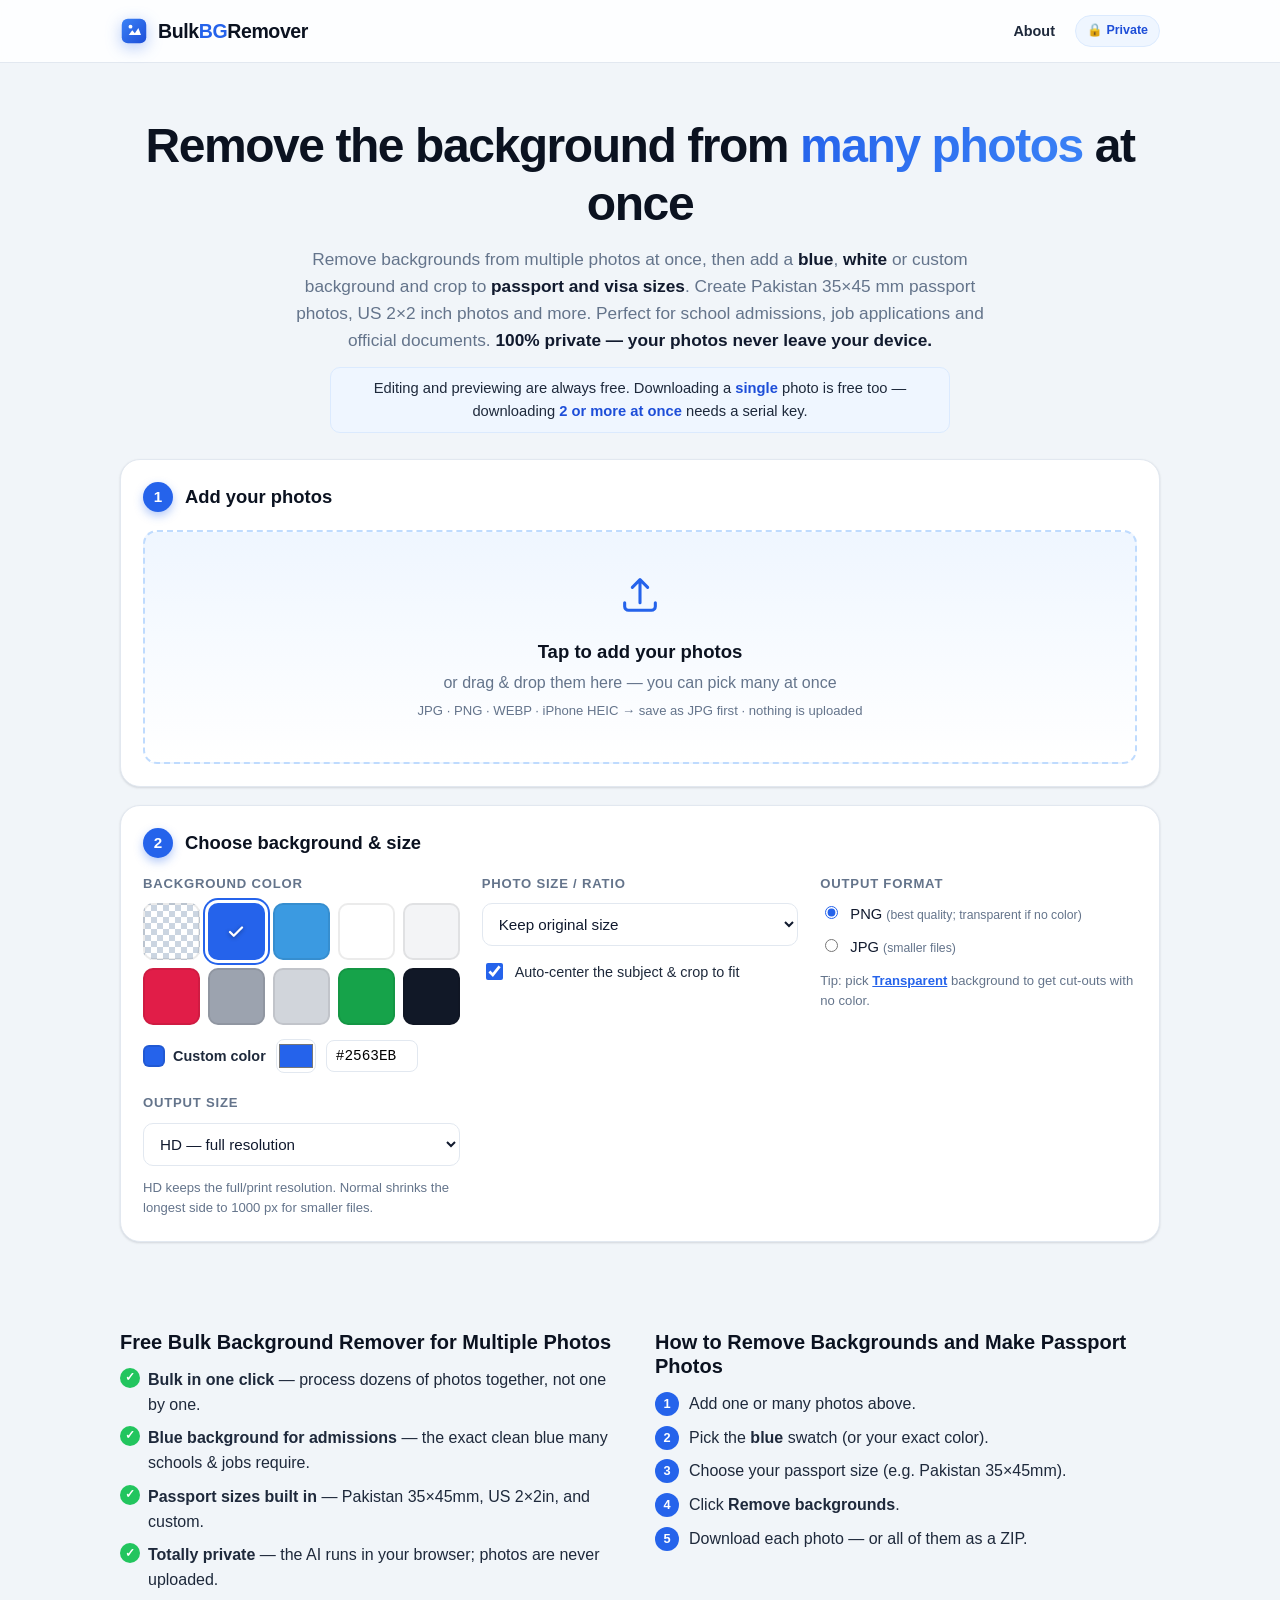
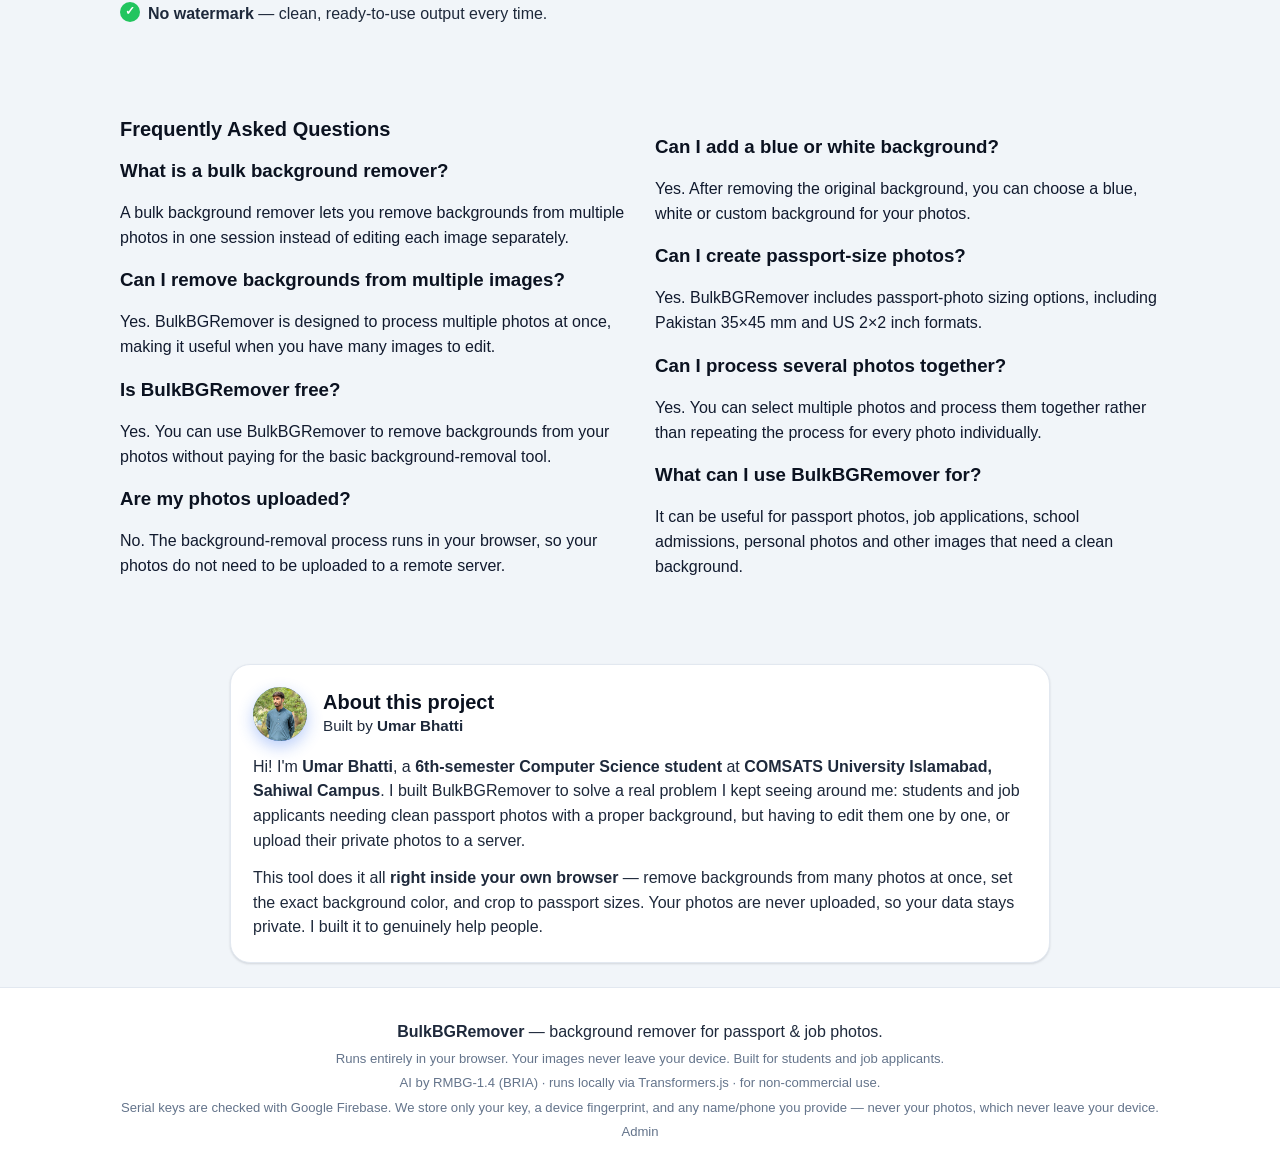
==== commit f0354e0e: "Add homepage FAQ section" ====
--- a/index.html
+++ b/index.html
@@ -55,24 +55,21 @@
 
   <!-- Structured data: helps Google understand the tool -->
   <script type="application/ld+json">
-  {
-    "@context": "https://schema.org",
-    "@type": "WebApplication",
-    "name": "BulkBGRemover",
-    "url": "https://bulkbgremover.netlify.app/",
-    "applicationCategory": "MultimediaApplication",
-    "operatingSystem": "Any (web browser)",
-    "browserRequirements": "Requires a modern browser with JavaScript.",
-    "description": "Bulk background remover. Remove backgrounds from many photos at once, add solid blue/white/custom backgrounds, and crop to passport photo sizes for Pakistan and the USA. Runs entirely in the browser — images are never uploaded.",
-    "featureList": [
-      "Bulk background removal in one click",
-      "Solid background color: 10 presets + custom color picker",
-      "Passport sizes: Pakistan 35x45mm, US 2x2in, and custom",
-      "100% private — no upload, processing happens in your browser",
-      "Download all results as a ZIP"
-    ]
+{
+  "@context": "https://schema.org",
+  "@type": "WebApplication",
+  "name": "BulkBGRemover",
+  "url": "https://bulkbgremover.netlify.app/",
+  "description": "Free bulk background remover for processing multiple photos in your browser.",
+  "applicationCategory": "PhotoEditingApplication",
+  "operatingSystem": "Any",
+  "offers": {
+    "@type": "Offer",
+    "price": "0",
+    "priceCurrency": "USD"
   }
-  </script>
+}
+</script>
 </head>
 <body>
   <!-- Header -->
@@ -309,7 +306,65 @@
         </article>
       </div>
     </section>
-
+<!-- FAQ -->
+<section class="info wrap" id="faq">
+  <div class="info-grid">
+    <article>
+      <h2>Frequently Asked Questions</h2>
+
+      <h3>What is a bulk background remover?</h3>
+      <p>
+        A bulk background remover lets you remove backgrounds from multiple
+        photos in one session instead of editing each image separately.
+      </p>
+
+      <h3>Can I remove backgrounds from multiple images?</h3>
+      <p>
+        Yes. BulkBGRemover is designed to process multiple photos at once,
+        making it useful when you have many images to edit.
+      </p>
+
+      <h3>Is BulkBGRemover free?</h3>
+      <p>
+        Yes. You can use BulkBGRemover to remove backgrounds from your photos
+        without paying for the basic background-removal tool.
+      </p>
+
+      <h3>Are my photos uploaded?</h3>
+      <p>
+        No. The background-removal process runs in your browser, so your
+        photos do not need to be uploaded to a remote server.
+      </p>
+    </article>
+
+    <article>
+      <h3>Can I add a blue or white background?</h3>
+      <p>
+        Yes. After removing the original background, you can choose a blue,
+        white or custom background for your photos.
+      </p>
+
+      <h3>Can I create passport-size photos?</h3>
+      <p>
+        Yes. BulkBGRemover includes passport-photo sizing options, including
+        Pakistan 35×45 mm and US 2×2 inch formats.
+      </p>
+
+      <h3>Can I process several photos together?</h3>
+      <p>
+        Yes. You can select multiple photos and process them together rather
+        than repeating the process for every photo individually.
+      </p>
+
+      <h3>What can I use BulkBGRemover for?</h3>
+      <p>
+        It can be useful for passport photos, job applications, school
+        admissions, personal photos and other images that need a clean
+        background.
+      </p>
+    </article>
+  </div>
+</section>
     <!-- About -->
     <section class="about wrap" id="about">
       <div class="about-card panel">
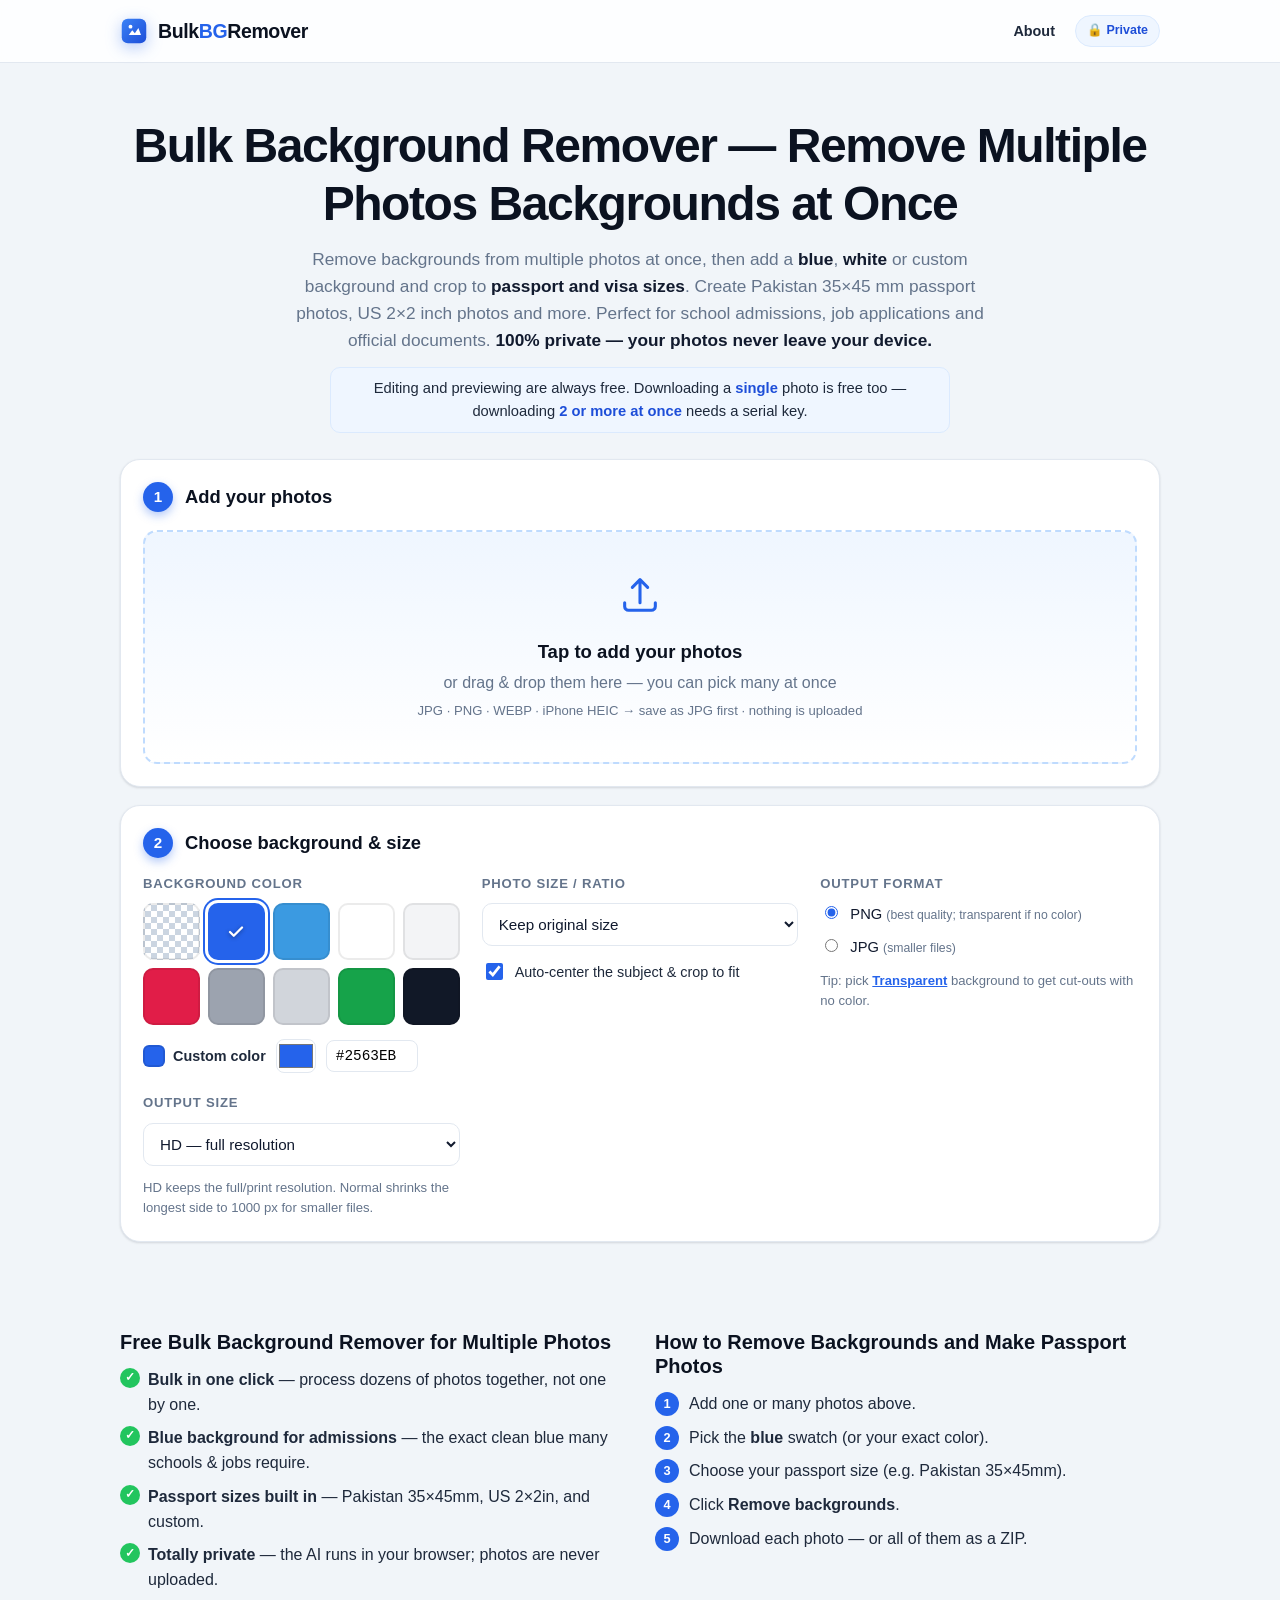
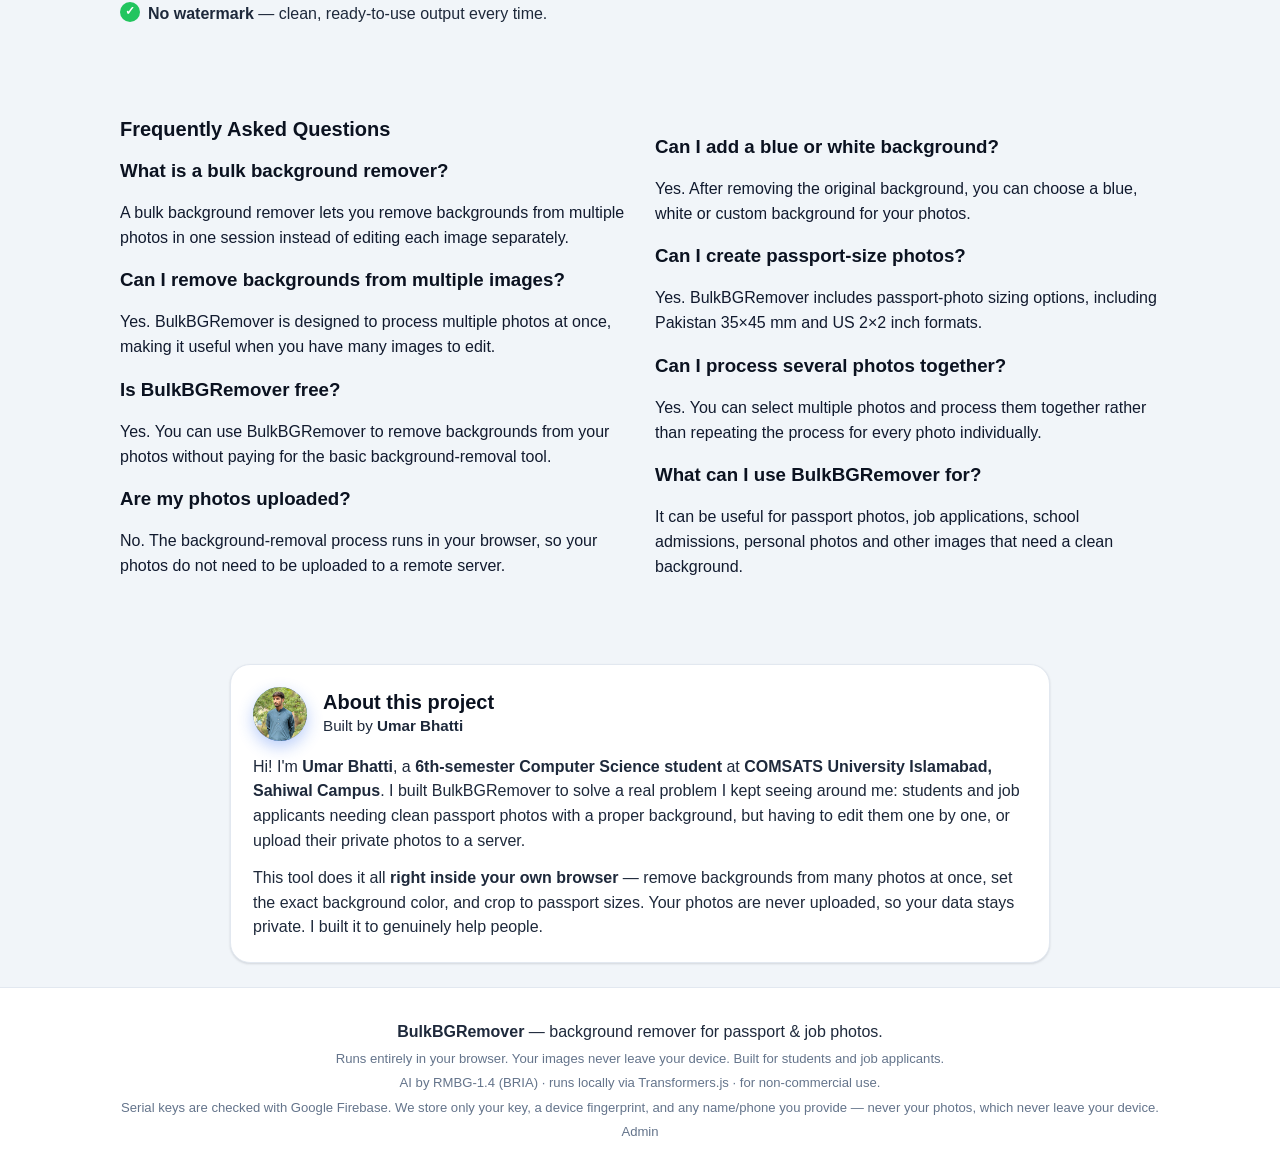
==== commit 7b6d9cd4: "Improve homepage H1" ====
--- a/index.html
+++ b/index.html
@@ -100,13 +100,13 @@
   <main>
     <!-- Hero -->
     <section class="hero wrap">
-      <h1 class="hero-title">Remove the background from <em>many photos</em> at once</h1>
-     <p class="hero-sub">
-    Remove backgrounds from multiple photos at once, then add a
-  <strong>blue</strong>, <strong>white</strong> or custom background and crop to
-  <strong>passport and visa sizes</strong>. Create Pakistan 35×45 mm passport photos,
-  US 2×2 inch photos and more. Perfect for school admissions, job applications and
-  official documents. <strong>100% private — your photos never leave your device.</strong>
+      <h1 class="hero-title">Bulk Background Remover — Remove Multiple Photos Backgrounds at Once</h1>
+      <p class="hero-sub">
+        Remove backgrounds from multiple photos at once, then add a
+        <strong>blue</strong>, <strong>white</strong> or custom background and crop to
+        <strong>passport and visa sizes</strong>. Create Pakistan 35×45 mm passport photos,
+        US 2×2 inch photos and more. Perfect for school admissions, job applications and
+        official documents. <strong>100% private — your photos never leave your device.</strong>
     </p>
       <p class="hero-note">
         Editing and previewing are always free. Downloading a <strong>single</strong> photo is free too —
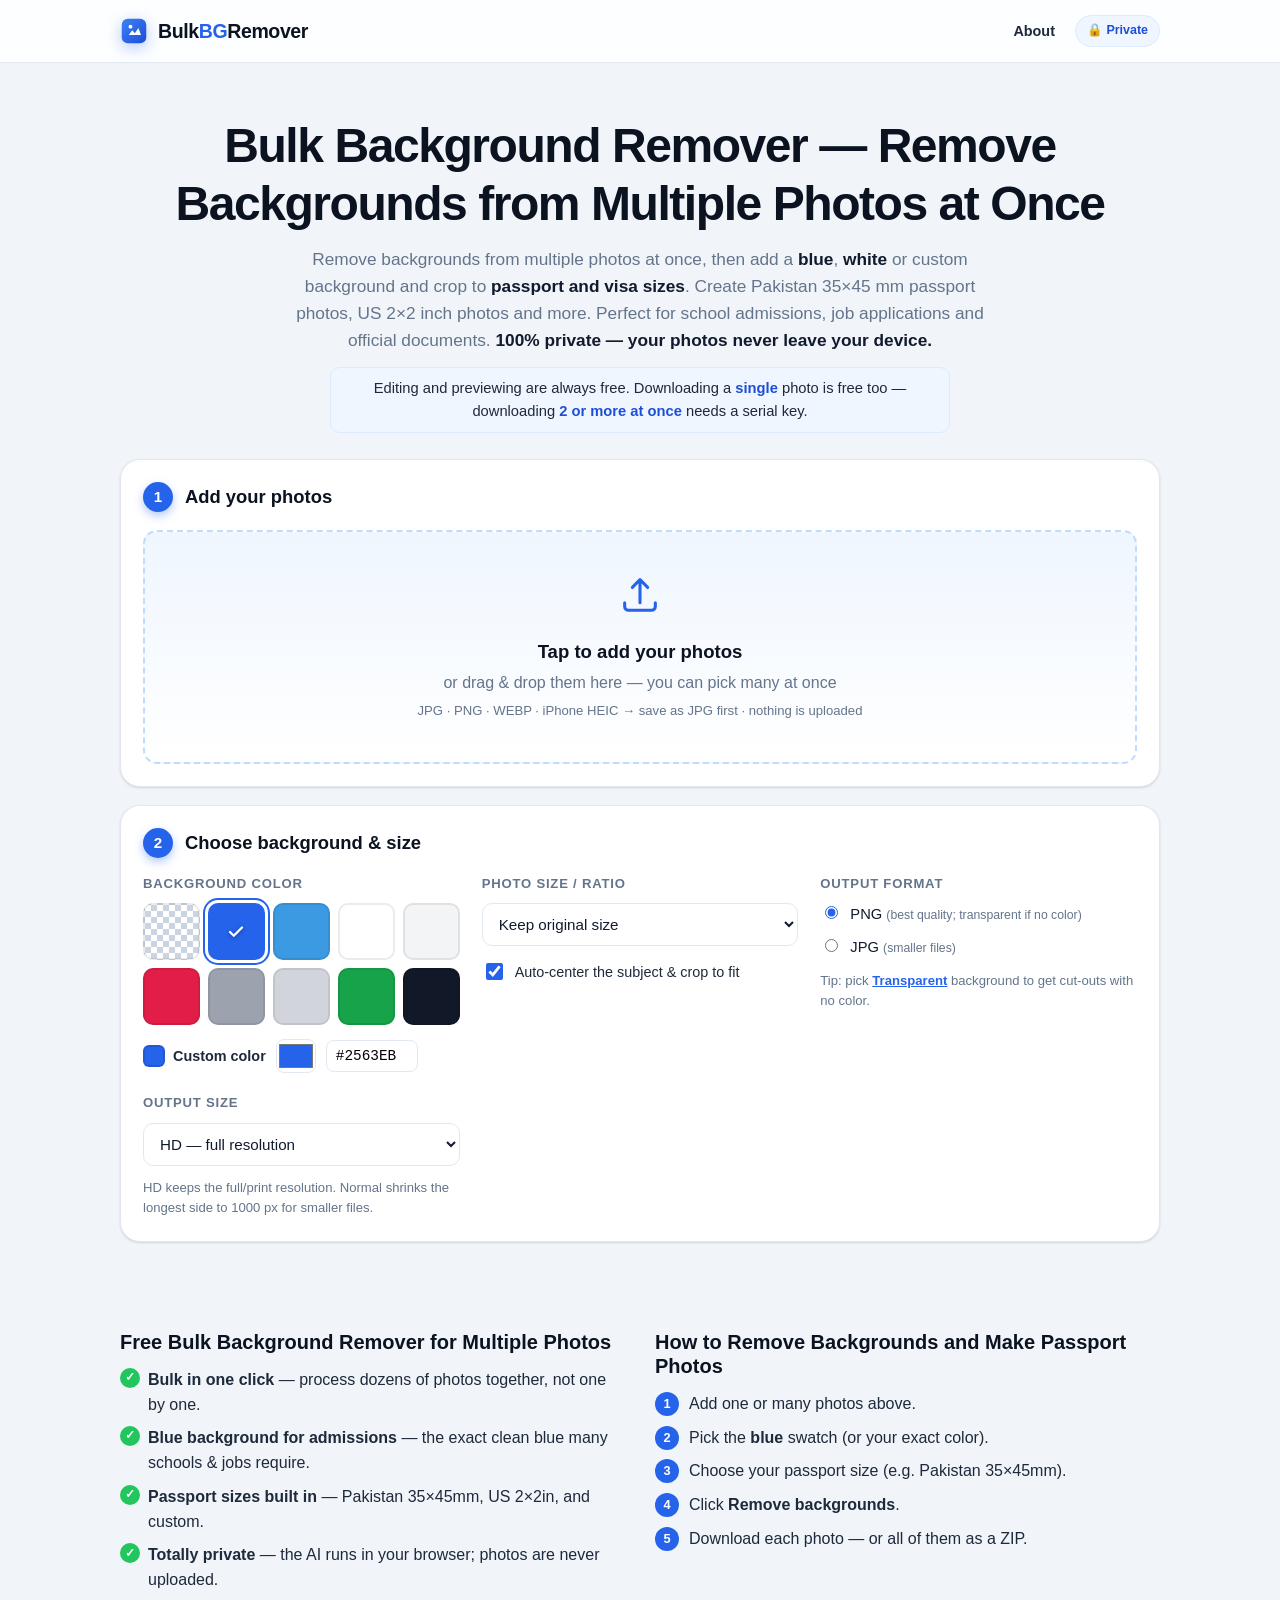
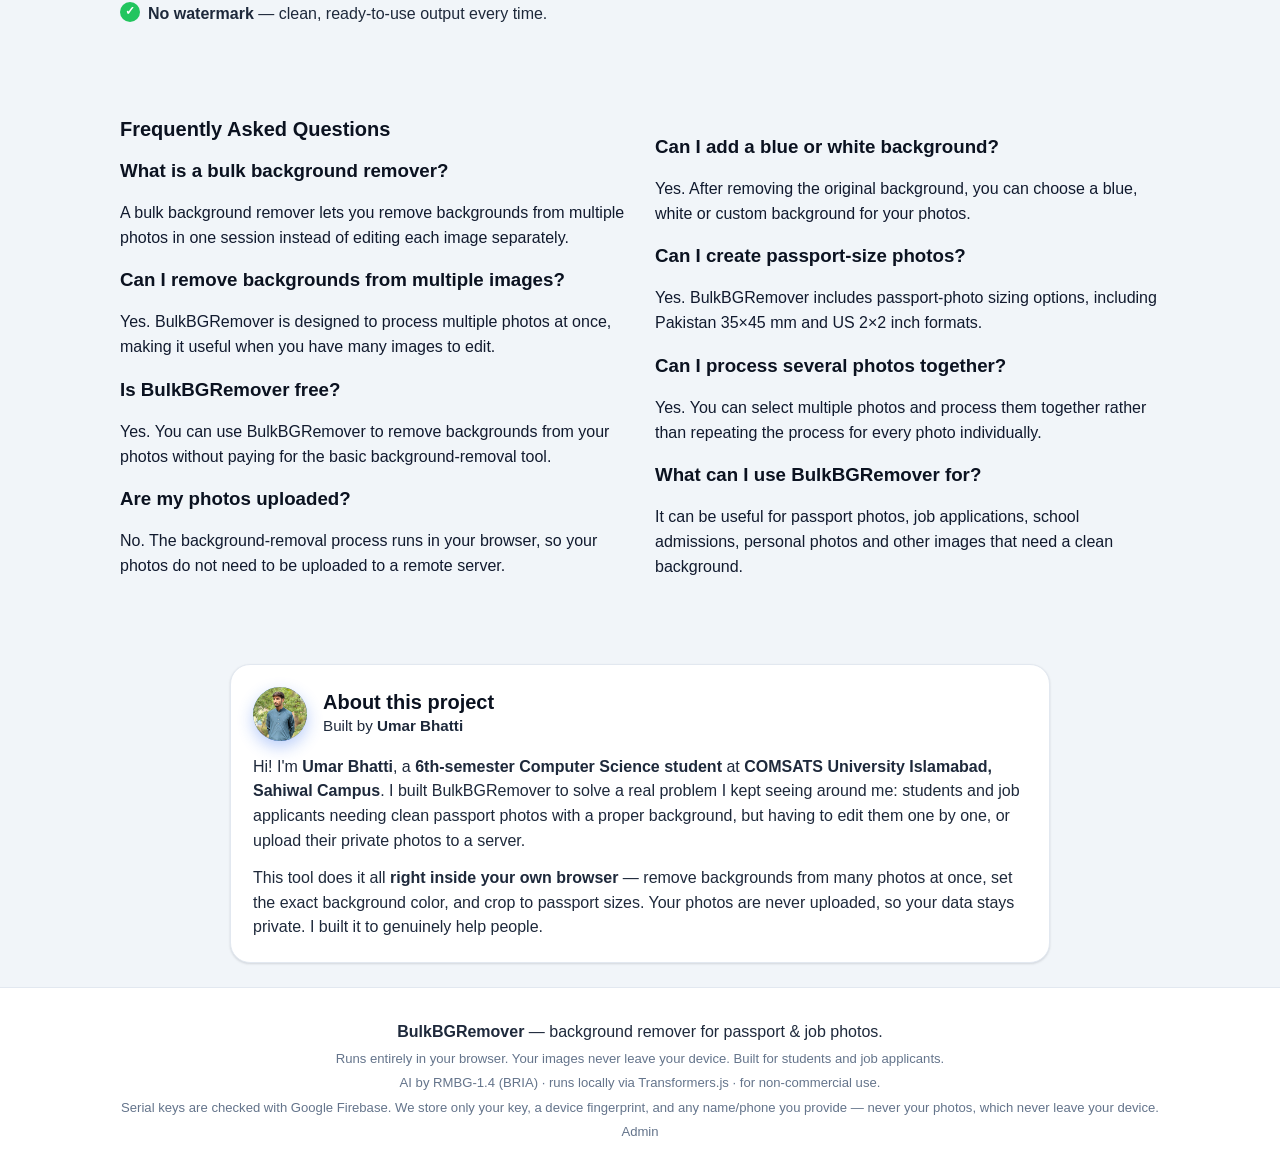
==== commit 163b04c6: "Improve homepage H1" ====
--- a/index.html
+++ b/index.html
@@ -100,8 +100,9 @@
   <main>
     <!-- Hero -->
     <section class="hero wrap">
-      <h1 class="hero-title">Bulk Background Remover — Remove Multiple Photos Backgrounds at Once</h1>
-      <p class="hero-sub">
+<h1 class="hero-title">
+  Bulk Background Remover — Remove Backgrounds from Multiple Photos at Once
+</h1>   <p class="hero-sub">
         Remove backgrounds from multiple photos at once, then add a
         <strong>blue</strong>, <strong>white</strong> or custom background and crop to
         <strong>passport and visa sizes</strong>. Create Pakistan 35×45 mm passport photos,
